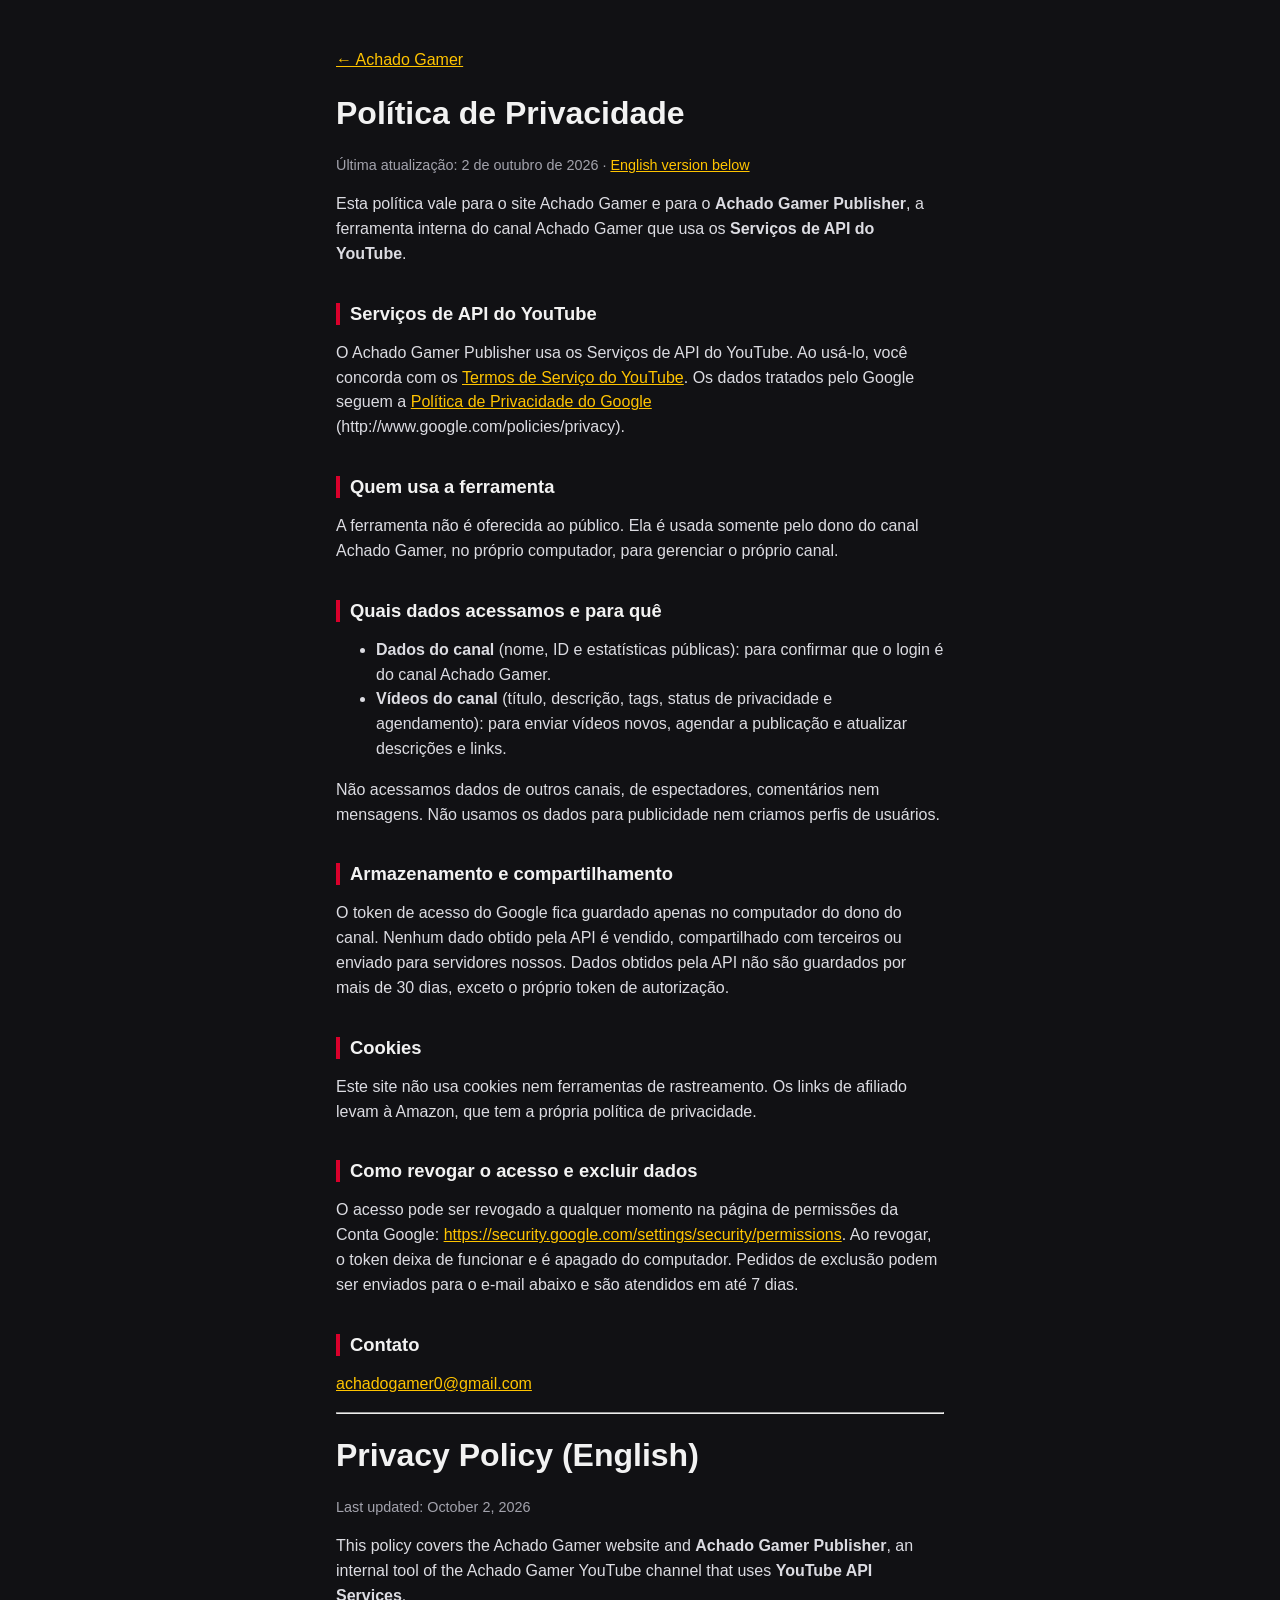
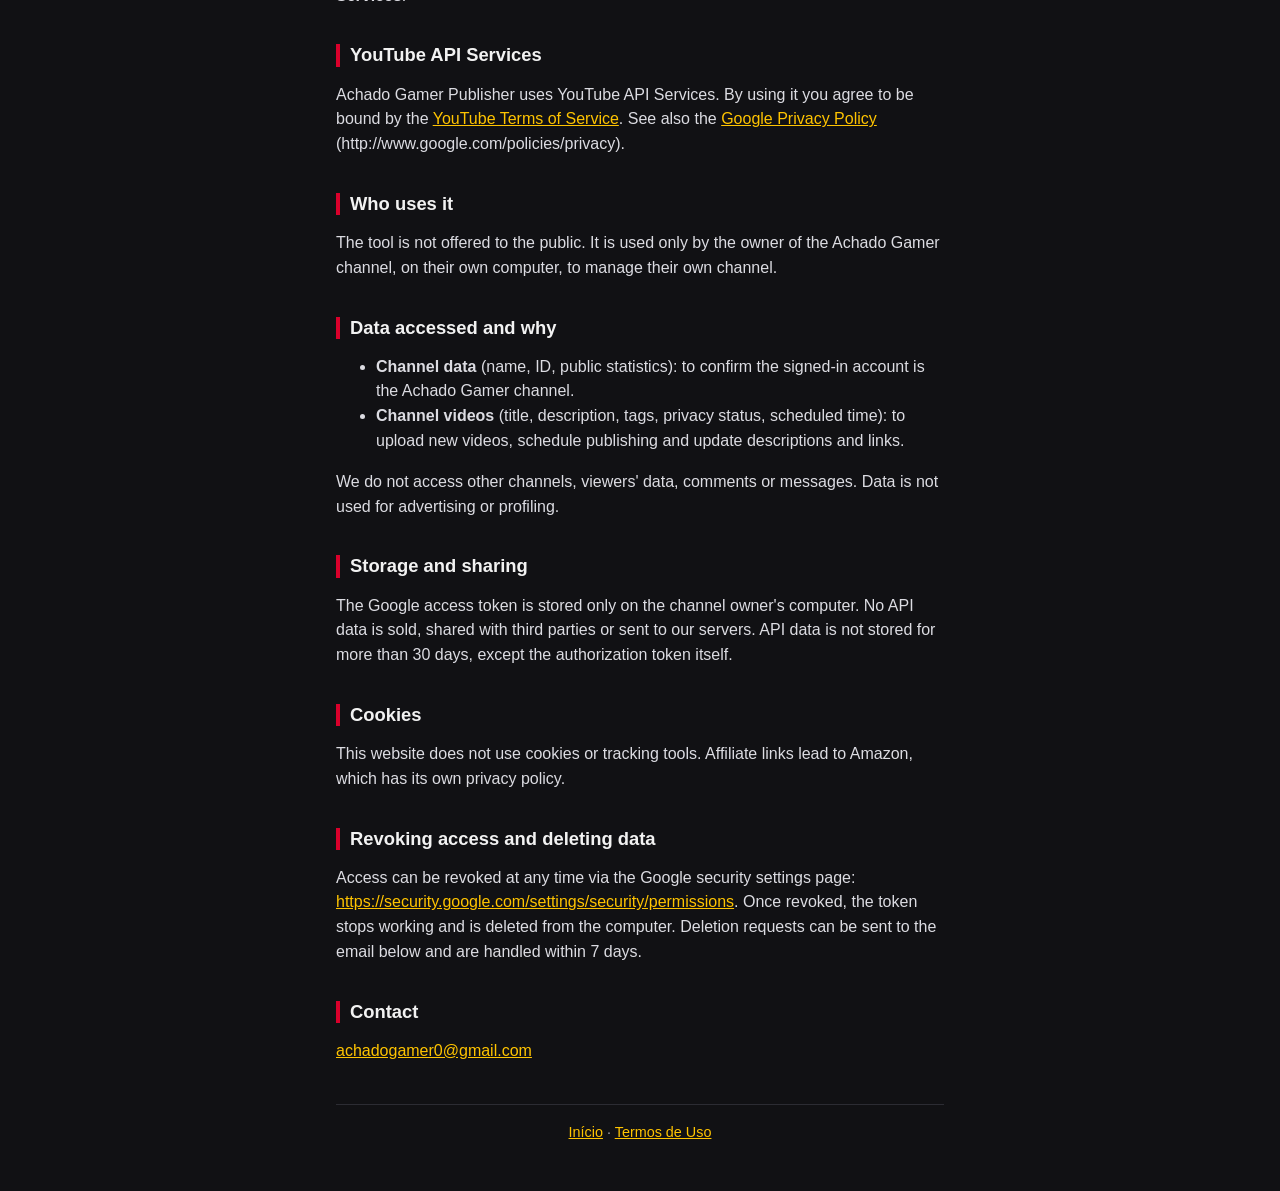
==== privacidade.html @ accc7891 "Site Achado Gamer: links, política de privacidade e termos Co-Authored-By: Claude Opus 5.5 <noreply@" ====
<!doctype html>
<html lang="pt-BR">
<head>
<meta charset="utf-8">
<meta name="viewport" content="width=device-width, initial-scale=1">
<title>Política de Privacidade · Achado Gamer</title>
<link rel="icon" href="img/avatar.jpg">
<link rel="stylesheet" href="style.css">
</head>
<body>
<main class="doc">
  <p><a href="index.html">← Achado Gamer</a></p>
  <h1>Política de Privacidade</h1>
  <p class="data">Última atualização: 2 de outubro de 2026 · <a href="#english">English version below</a></p>

  <p>Esta política vale para o site Achado Gamer e para o <strong>Achado Gamer Publisher</strong>, a ferramenta interna do canal Achado Gamer que usa os <strong>Serviços de API do YouTube</strong>.</p>

  <h2>Serviços de API do YouTube</h2>
  <p>O Achado Gamer Publisher usa os Serviços de API do YouTube. Ao usá-lo, você concorda com os <a href="https://www.youtube.com/t/terms" target="_blank" rel="noopener">Termos de Serviço do YouTube</a>. Os dados tratados pelo Google seguem a <a href="https://policies.google.com/privacy" target="_blank" rel="noopener">Política de Privacidade do Google</a> (http://www.google.com/policies/privacy).</p>

  <h2>Quem usa a ferramenta</h2>
  <p>A ferramenta não é oferecida ao público. Ela é usada somente pelo dono do canal Achado Gamer, no próprio computador, para gerenciar o próprio canal.</p>

  <h2>Quais dados acessamos e para quê</h2>
  <ul>
    <li><strong>Dados do canal</strong> (nome, ID e estatísticas públicas): para confirmar que o login é do canal Achado Gamer.</li>
    <li><strong>Vídeos do canal</strong> (título, descrição, tags, status de privacidade e agendamento): para enviar vídeos novos, agendar a publicação e atualizar descrições e links.</li>
  </ul>
  <p>Não acessamos dados de outros canais, de espectadores, comentários nem mensagens. Não usamos os dados para publicidade nem criamos perfis de usuários.</p>

  <h2>Armazenamento e compartilhamento</h2>
  <p>O token de acesso do Google fica guardado apenas no computador do dono do canal. Nenhum dado obtido pela API é vendido, compartilhado com terceiros ou enviado para servidores nossos. Dados obtidos pela API não são guardados por mais de 30 dias, exceto o próprio token de autorização.</p>

  <h2>Cookies</h2>
  <p>Este site não usa cookies nem ferramentas de rastreamento. Os links de afiliado levam à Amazon, que tem a própria política de privacidade.</p>

  <h2>Como revogar o acesso e excluir dados</h2>
  <p>O acesso pode ser revogado a qualquer momento na página de permissões da Conta Google: <a href="https://security.google.com/settings/security/permissions" target="_blank" rel="noopener">https://security.google.com/settings/security/permissions</a>. Ao revogar, o token deixa de funcionar e é apagado do computador. Pedidos de exclusão podem ser enviados para o e-mail abaixo e são atendidos em até 7 dias.</p>

  <h2>Contato</h2>
  <p><a href="mailto:achadogamer0@gmail.com">achadogamer0@gmail.com</a></p>

  <hr id="english">
  <h1>Privacy Policy (English)</h1>
  <p class="data">Last updated: October 2, 2026</p>
  <p>This policy covers the Achado Gamer website and <strong>Achado Gamer Publisher</strong>, an internal tool of the Achado Gamer YouTube channel that uses <strong>YouTube API Services</strong>.</p>
  <h2>YouTube API Services</h2>
  <p>Achado Gamer Publisher uses YouTube API Services. By using it you agree to be bound by the <a href="https://www.youtube.com/t/terms" target="_blank" rel="noopener">YouTube Terms of Service</a>. See also the <a href="https://policies.google.com/privacy" target="_blank" rel="noopener">Google Privacy Policy</a> (http://www.google.com/policies/privacy).</p>
  <h2>Who uses it</h2>
  <p>The tool is not offered to the public. It is used only by the owner of the Achado Gamer channel, on their own computer, to manage their own channel.</p>
  <h2>Data accessed and why</h2>
  <ul>
    <li><strong>Channel data</strong> (name, ID, public statistics): to confirm the signed-in account is the Achado Gamer channel.</li>
    <li><strong>Channel videos</strong> (title, description, tags, privacy status, scheduled time): to upload new videos, schedule publishing and update descriptions and links.</li>
  </ul>
  <p>We do not access other channels, viewers' data, comments or messages. Data is not used for advertising or profiling.</p>
  <h2>Storage and sharing</h2>
  <p>The Google access token is stored only on the channel owner's computer. No API data is sold, shared with third parties or sent to our servers. API data is not stored for more than 30 days, except the authorization token itself.</p>
  <h2>Cookies</h2>
  <p>This website does not use cookies or tracking tools. Affiliate links lead to Amazon, which has its own privacy policy.</p>
  <h2>Revoking access and deleting data</h2>
  <p>Access can be revoked at any time via the Google security settings page: <a href="https://security.google.com/settings/security/permissions" target="_blank" rel="noopener">https://security.google.com/settings/security/permissions</a>. Once revoked, the token stops working and is deleted from the computer. Deletion requests can be sent to the email below and are handled within 7 days.</p>
  <h2>Contact</h2>
  <p><a href="mailto:achadogamer0@gmail.com">achadogamer0@gmail.com</a></p>

  <footer><a href="index.html">Início</a> · <a href="termos.html">Termos de Uso</a></footer>
</main>
</body>
</html>
---- style.css ----
:root {
  --bg: #111114;
  --card: #1c1c21;
  --line: #2c2c33;
  --text: #f2f2f2;
  --muted: #a3a3ad;
  --yellow: #ffc400;
  --red: #d9002b;
}
* { box-sizing: border-box; }
body {
  margin: 0;
  background: var(--bg);
  color: var(--text);
  font: 16px/1.55 "Segoe UI", Roboto, Arial, sans-serif;
}
main { max-width: 640px; margin: 0 auto; padding: 32px 16px 48px; }
a { color: var(--yellow); }
h1, h2 { line-height: 1.2; }
h2 { margin-top: 36px; font-size: 1.15rem; border-left: 4px solid var(--red); padding-left: 10px; }
.perfil { text-align: center; }
.perfil img { width: 112px; height: 112px; border-radius: 50%; border: 4px solid var(--yellow); }
.perfil h1 { margin: 12px 0 4px; font-size: 1.8rem; letter-spacing: .5px; }
.perfil p { margin: 0; color: var(--muted); }
.links { display: grid; gap: 12px; margin-top: 16px; }
.botao {
  display: flex; align-items: center; gap: 12px;
  padding: 14px 16px; border-radius: 12px;
  background: var(--card); border: 1px solid var(--line);
  color: var(--text); text-decoration: none; font-weight: 600;
}
.botao:hover { border-color: var(--yellow); }
.botao small { display: block; font-weight: 400; color: var(--muted); }
.botao.yt { background: var(--red); border-color: var(--red); }
.botao svg { flex: none; }
.aviso { font-size: .9rem; color: var(--muted); }
footer { margin-top: 40px; padding-top: 16px; border-top: 1px solid var(--line); font-size: .9rem; color: var(--muted); text-align: center; }
.doc p, .doc li { color: #dcdce2; }
.doc .data { color: var(--muted); font-size: .9rem; }
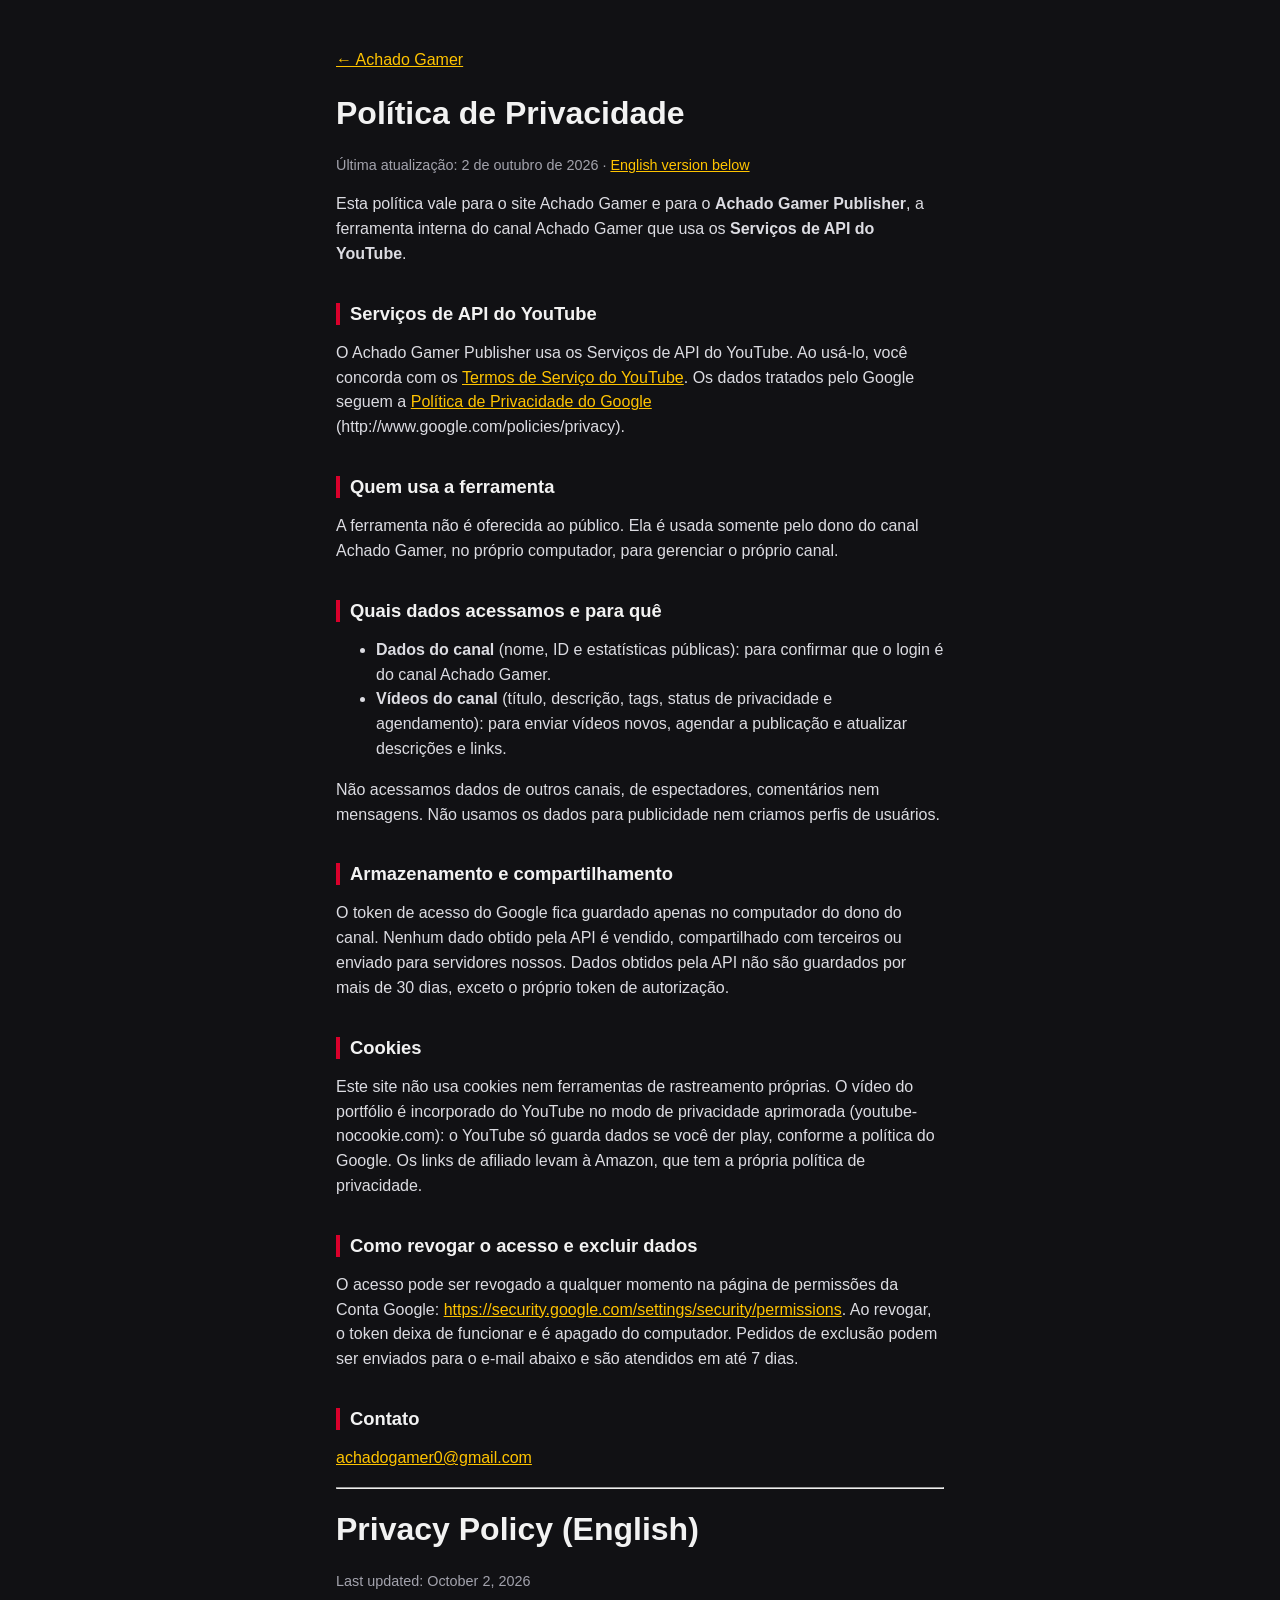
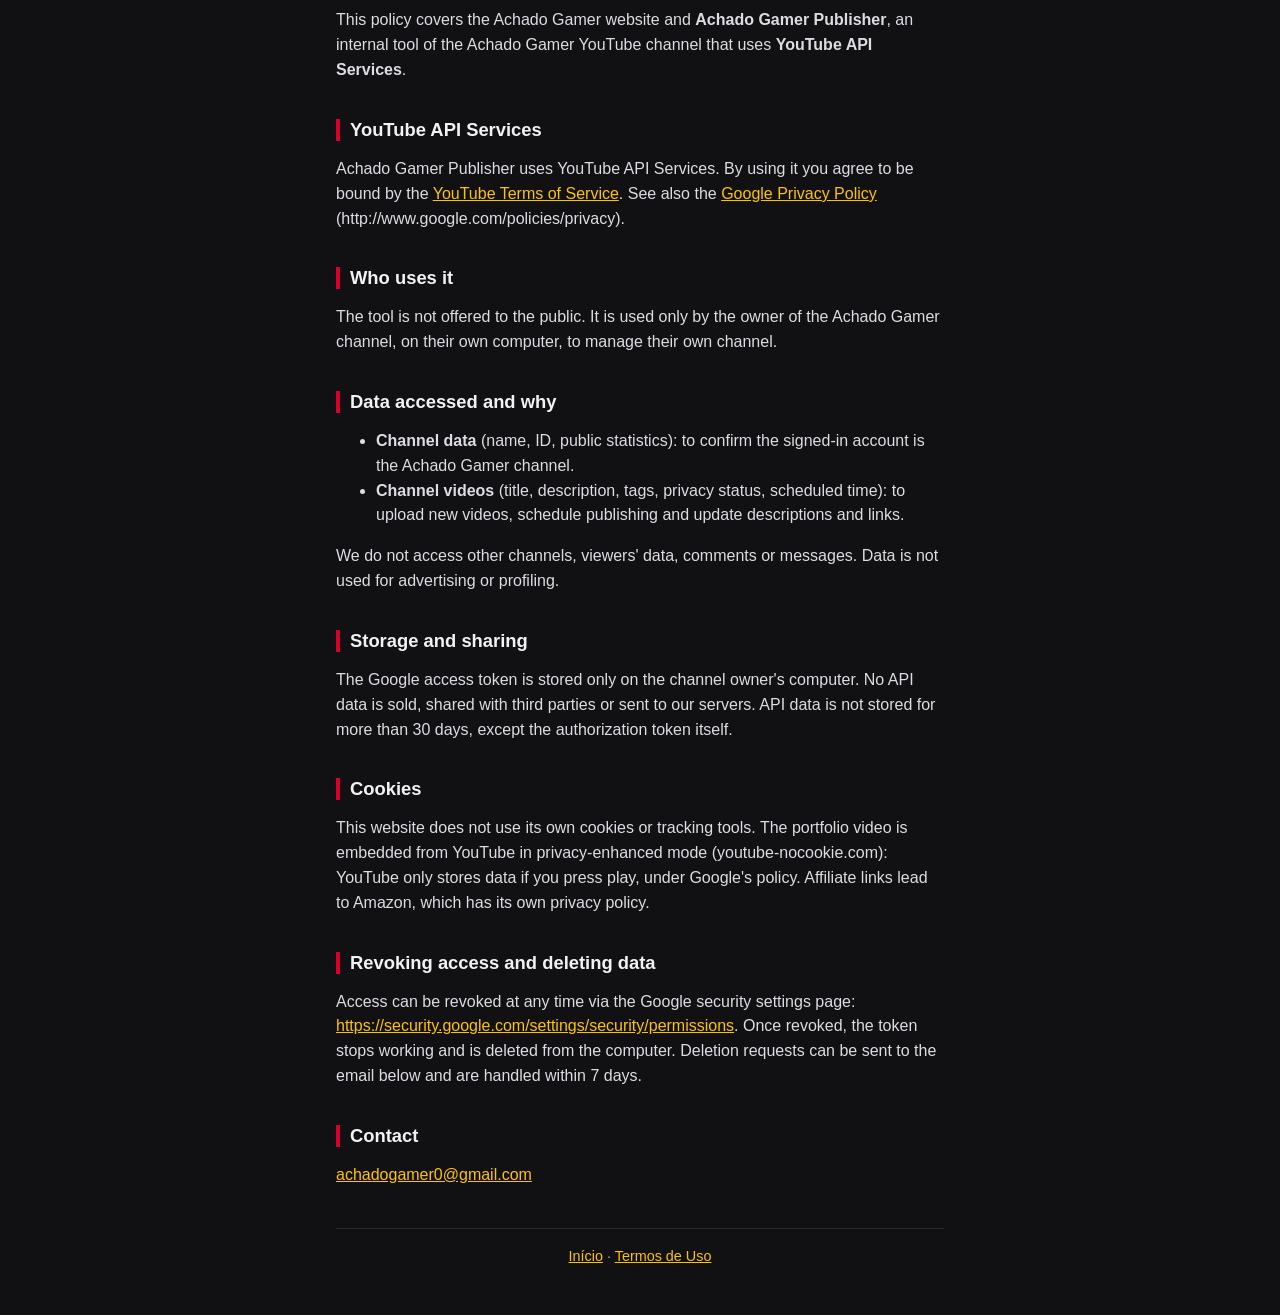
==== commit 8f9fe916: "Portfólio de cortes pra streamers (vídeo embutido) + aviso do embed na privacidade Co-Authored-By: C" ====
--- a/privacidade.html
+++ b/privacidade.html
@@ -32,7 +32,7 @@
   <p>O token de acesso do Google fica guardado apenas no computador do dono do canal. Nenhum dado obtido pela API é vendido, compartilhado com terceiros ou enviado para servidores nossos. Dados obtidos pela API não são guardados por mais de 30 dias, exceto o próprio token de autorização.</p>
 
   <h2>Cookies</h2>
-  <p>Este site não usa cookies nem ferramentas de rastreamento. Os links de afiliado levam à Amazon, que tem a própria política de privacidade.</p>
+  <p>Este site não usa cookies nem ferramentas de rastreamento próprias. O vídeo do portfólio é incorporado do YouTube no modo de privacidade aprimorada (youtube-nocookie.com): o YouTube só guarda dados se você der play, conforme a política do Google. Os links de afiliado levam à Amazon, que tem a própria política de privacidade.</p>
 
   <h2>Como revogar o acesso e excluir dados</h2>
   <p>O acesso pode ser revogado a qualquer momento na página de permissões da Conta Google: <a href="https://security.google.com/settings/security/permissions" target="_blank" rel="noopener">https://security.google.com/settings/security/permissions</a>. Ao revogar, o token deixa de funcionar e é apagado do computador. Pedidos de exclusão podem ser enviados para o e-mail abaixo e são atendidos em até 7 dias.</p>
@@ -57,7 +57,7 @@
   <h2>Storage and sharing</h2>
   <p>The Google access token is stored only on the channel owner's computer. No API data is sold, shared with third parties or sent to our servers. API data is not stored for more than 30 days, except the authorization token itself.</p>
   <h2>Cookies</h2>
-  <p>This website does not use cookies or tracking tools. Affiliate links lead to Amazon, which has its own privacy policy.</p>
+  <p>This website does not use its own cookies or tracking tools. The portfolio video is embedded from YouTube in privacy-enhanced mode (youtube-nocookie.com): YouTube only stores data if you press play, under Google's policy. Affiliate links lead to Amazon, which has its own privacy policy.</p>
   <h2>Revoking access and deleting data</h2>
   <p>Access can be revoked at any time via the Google security settings page: <a href="https://security.google.com/settings/security/permissions" target="_blank" rel="noopener">https://security.google.com/settings/security/permissions</a>. Once revoked, the token stops working and is deleted from the computer. Deletion requests can be sent to the email below and are handled within 7 days.</p>
   <h2>Contact</h2>
--- a/style.css
+++ b/style.css
@@ -37,3 +37,7 @@
 footer { margin-top: 40px; padding-top: 16px; border-top: 1px solid var(--line); font-size: .9rem; color: var(--muted); text-align: center; }
 .doc p, .doc li { color: #dcdce2; }
 .doc .data { color: var(--muted); font-size: .9rem; }
+.botao.produto { border-color: var(--yellow); }
+.botao.produto img { flex: none; width: 56px; height: 56px; border-radius: 8px; }
+.video-portfolio { max-width: 340px; margin: 16px auto 0; aspect-ratio: 9 / 16; border-radius: 14px; overflow: hidden; border: 1px solid var(--line); background: var(--card); }
+.video-portfolio iframe { display: block; width: 100%; height: 100%; border: 0; }
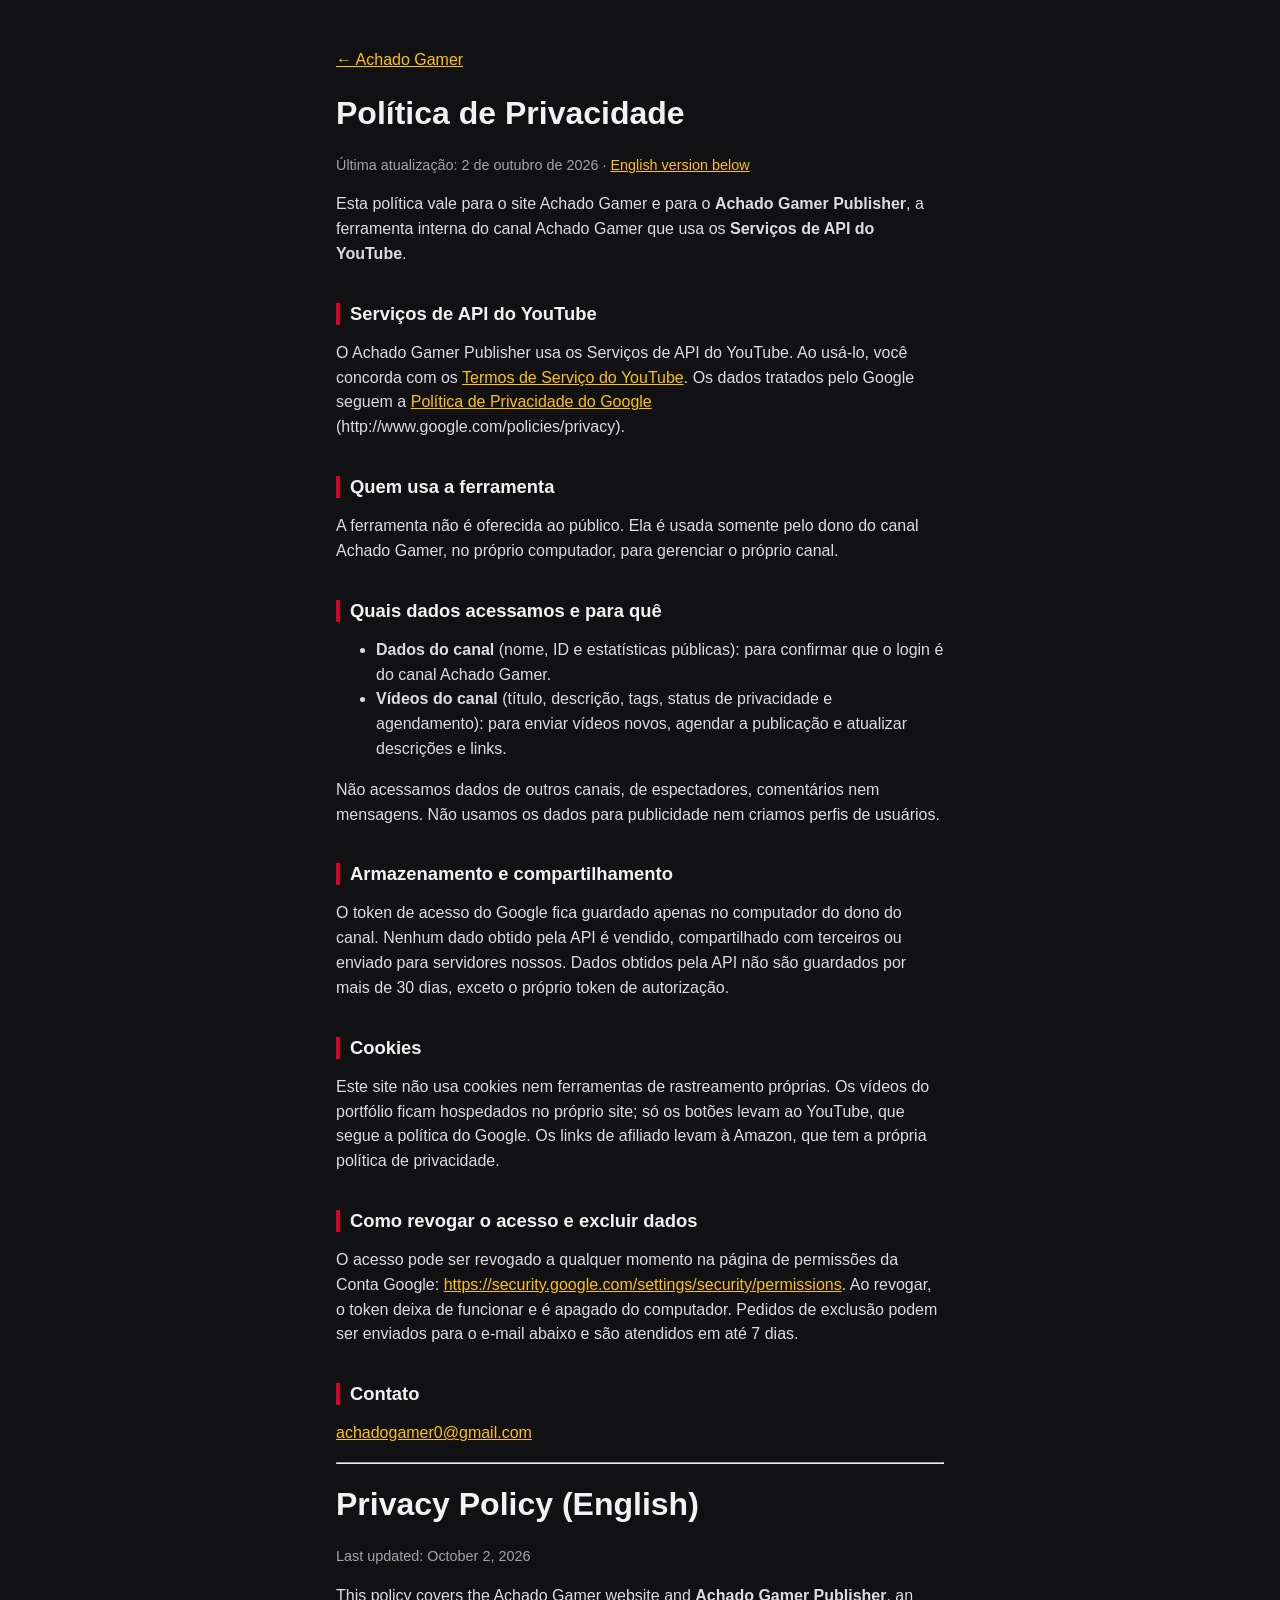
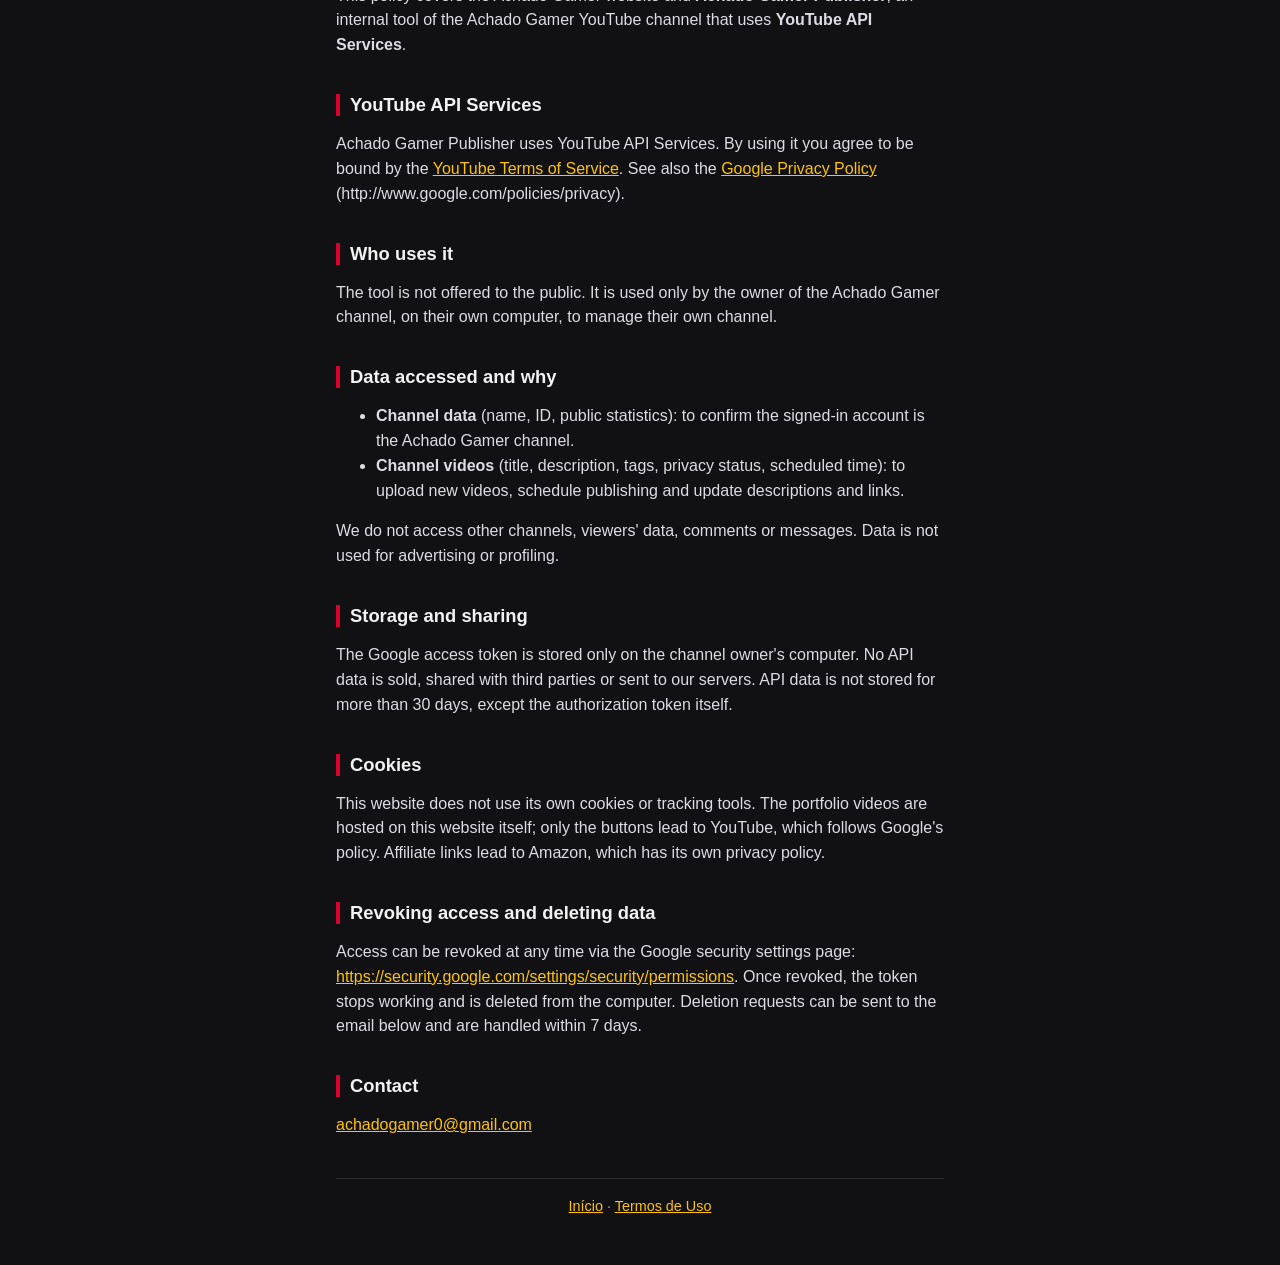
==== commit ea64f2f3: "Vídeos do portfólio hospedados no site (sai o embed do YouTube que pedia login) Co-Authored-By: Clau" ====
--- a/privacidade.html
+++ b/privacidade.html
@@ -32,7 +32,7 @@
   <p>O token de acesso do Google fica guardado apenas no computador do dono do canal. Nenhum dado obtido pela API é vendido, compartilhado com terceiros ou enviado para servidores nossos. Dados obtidos pela API não são guardados por mais de 30 dias, exceto o próprio token de autorização.</p>
 
   <h2>Cookies</h2>
-  <p>Este site não usa cookies nem ferramentas de rastreamento próprias. O vídeo do portfólio é incorporado do YouTube no modo de privacidade aprimorada (youtube-nocookie.com): o YouTube só guarda dados se você der play, conforme a política do Google. Os links de afiliado levam à Amazon, que tem a própria política de privacidade.</p>
+  <p>Este site não usa cookies nem ferramentas de rastreamento próprias. Os vídeos do portfólio ficam hospedados no próprio site; só os botões levam ao YouTube, que segue a política do Google. Os links de afiliado levam à Amazon, que tem a própria política de privacidade.</p>
 
   <h2>Como revogar o acesso e excluir dados</h2>
   <p>O acesso pode ser revogado a qualquer momento na página de permissões da Conta Google: <a href="https://security.google.com/settings/security/permissions" target="_blank" rel="noopener">https://security.google.com/settings/security/permissions</a>. Ao revogar, o token deixa de funcionar e é apagado do computador. Pedidos de exclusão podem ser enviados para o e-mail abaixo e são atendidos em até 7 dias.</p>
@@ -57,7 +57,7 @@
   <h2>Storage and sharing</h2>
   <p>The Google access token is stored only on the channel owner's computer. No API data is sold, shared with third parties or sent to our servers. API data is not stored for more than 30 days, except the authorization token itself.</p>
   <h2>Cookies</h2>
-  <p>This website does not use its own cookies or tracking tools. The portfolio video is embedded from YouTube in privacy-enhanced mode (youtube-nocookie.com): YouTube only stores data if you press play, under Google's policy. Affiliate links lead to Amazon, which has its own privacy policy.</p>
+  <p>This website does not use its own cookies or tracking tools. The portfolio videos are hosted on this website itself; only the buttons lead to YouTube, which follows Google's policy. Affiliate links lead to Amazon, which has its own privacy policy.</p>
   <h2>Revoking access and deleting data</h2>
   <p>Access can be revoked at any time via the Google security settings page: <a href="https://security.google.com/settings/security/permissions" target="_blank" rel="noopener">https://security.google.com/settings/security/permissions</a>. Once revoked, the token stops working and is deleted from the computer. Deletion requests can be sent to the email below and are handled within 7 days.</p>
   <h2>Contact</h2>
--- a/style.css
+++ b/style.css
@@ -16,7 +16,8 @@
 }
 main { max-width: 640px; margin: 0 auto; padding: 32px 16px 48px; }
 a { color: var(--yellow); }
-h1, h2 { line-height: 1.2; }
+h1, h2, h3 { line-height: 1.2; }
+h3 { margin-top: 28px; font-size: 1rem; }
 h2 { margin-top: 36px; font-size: 1.15rem; border-left: 4px solid var(--red); padding-left: 10px; }
 .perfil { text-align: center; }
 .perfil img { width: 112px; height: 112px; border-radius: 50%; border: 4px solid var(--yellow); }
@@ -40,4 +41,5 @@
 .botao.produto { border-color: var(--yellow); }
 .botao.produto img { flex: none; width: 56px; height: 56px; border-radius: 8px; }
 .video-portfolio { max-width: 340px; margin: 16px auto 0; aspect-ratio: 9 / 16; border-radius: 14px; overflow: hidden; border: 1px solid var(--line); background: var(--card); }
-.video-portfolio iframe { display: block; width: 100%; height: 100%; border: 0; }
+.video-portfolio video { display: block; width: 100%; height: 100%; object-fit: contain; background: #000; }
+.video-portfolio.horizontal { max-width: 100%; aspect-ratio: 16 / 9; }
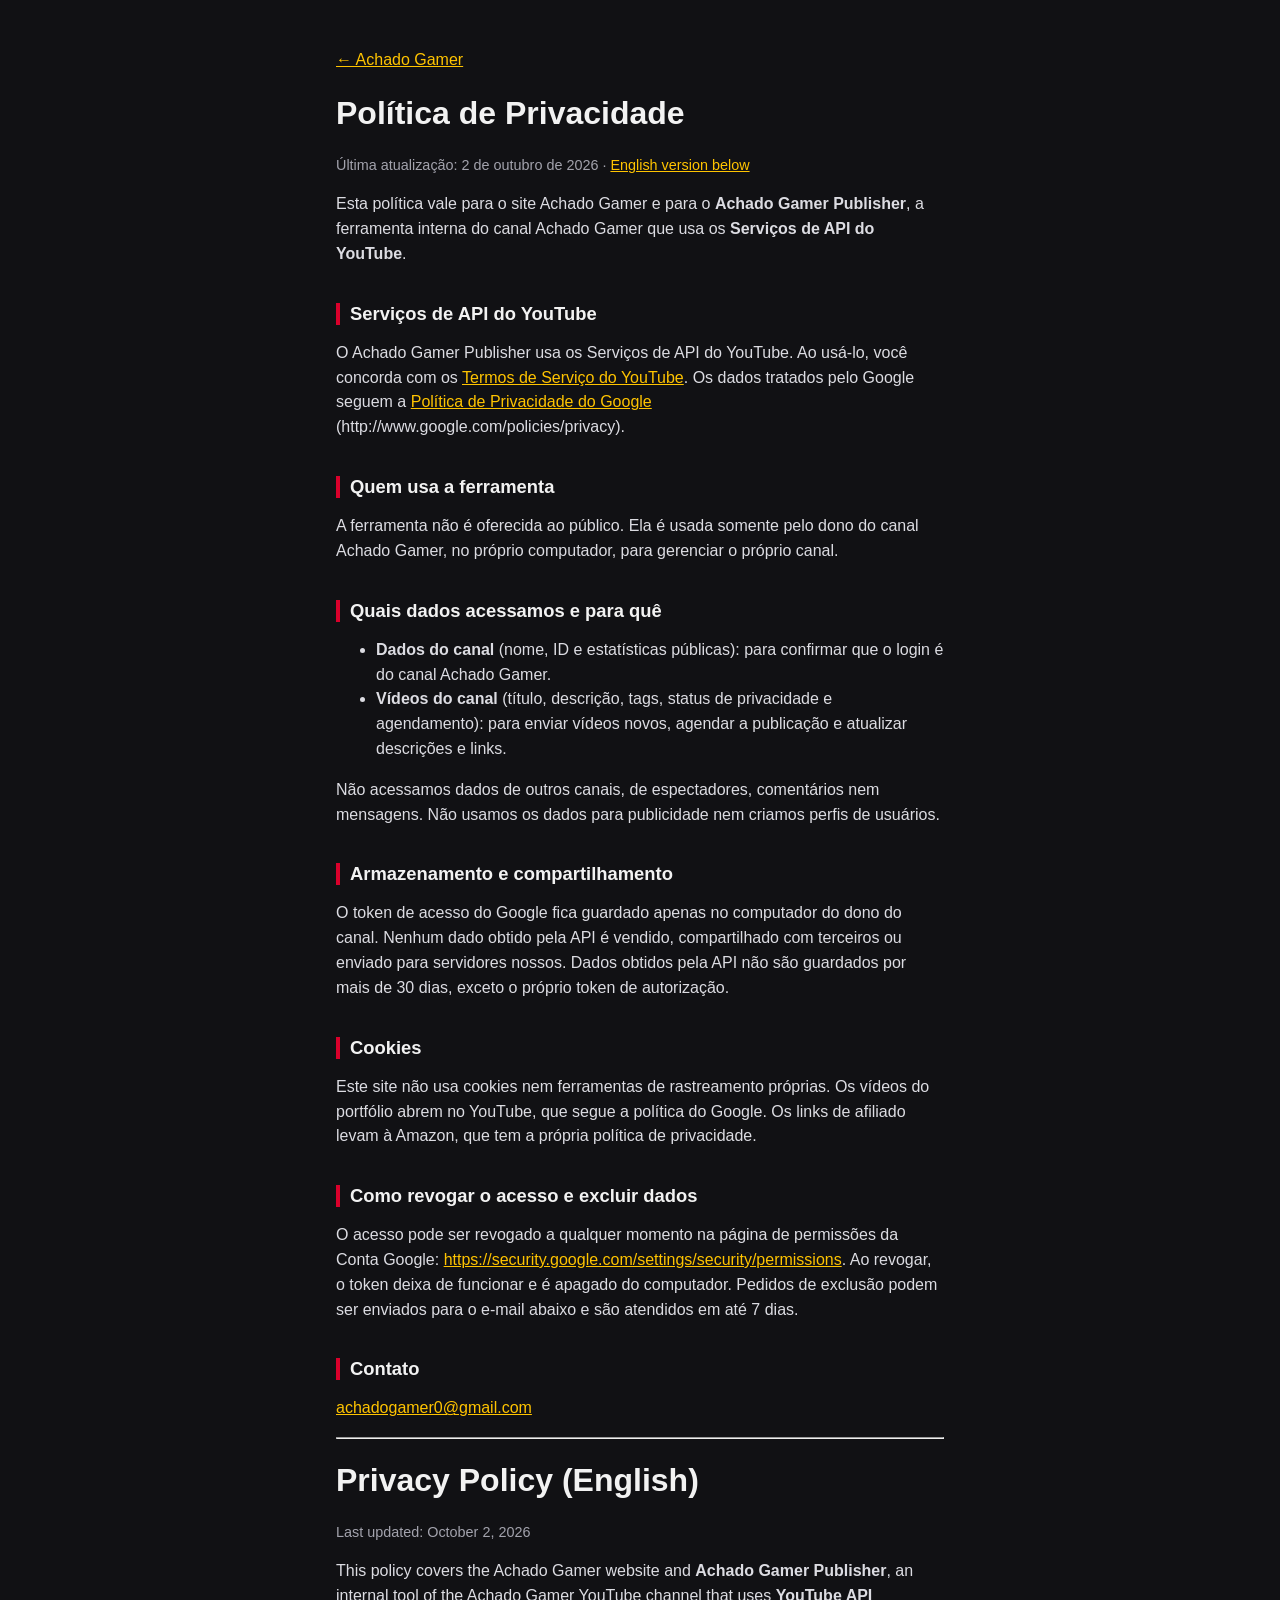
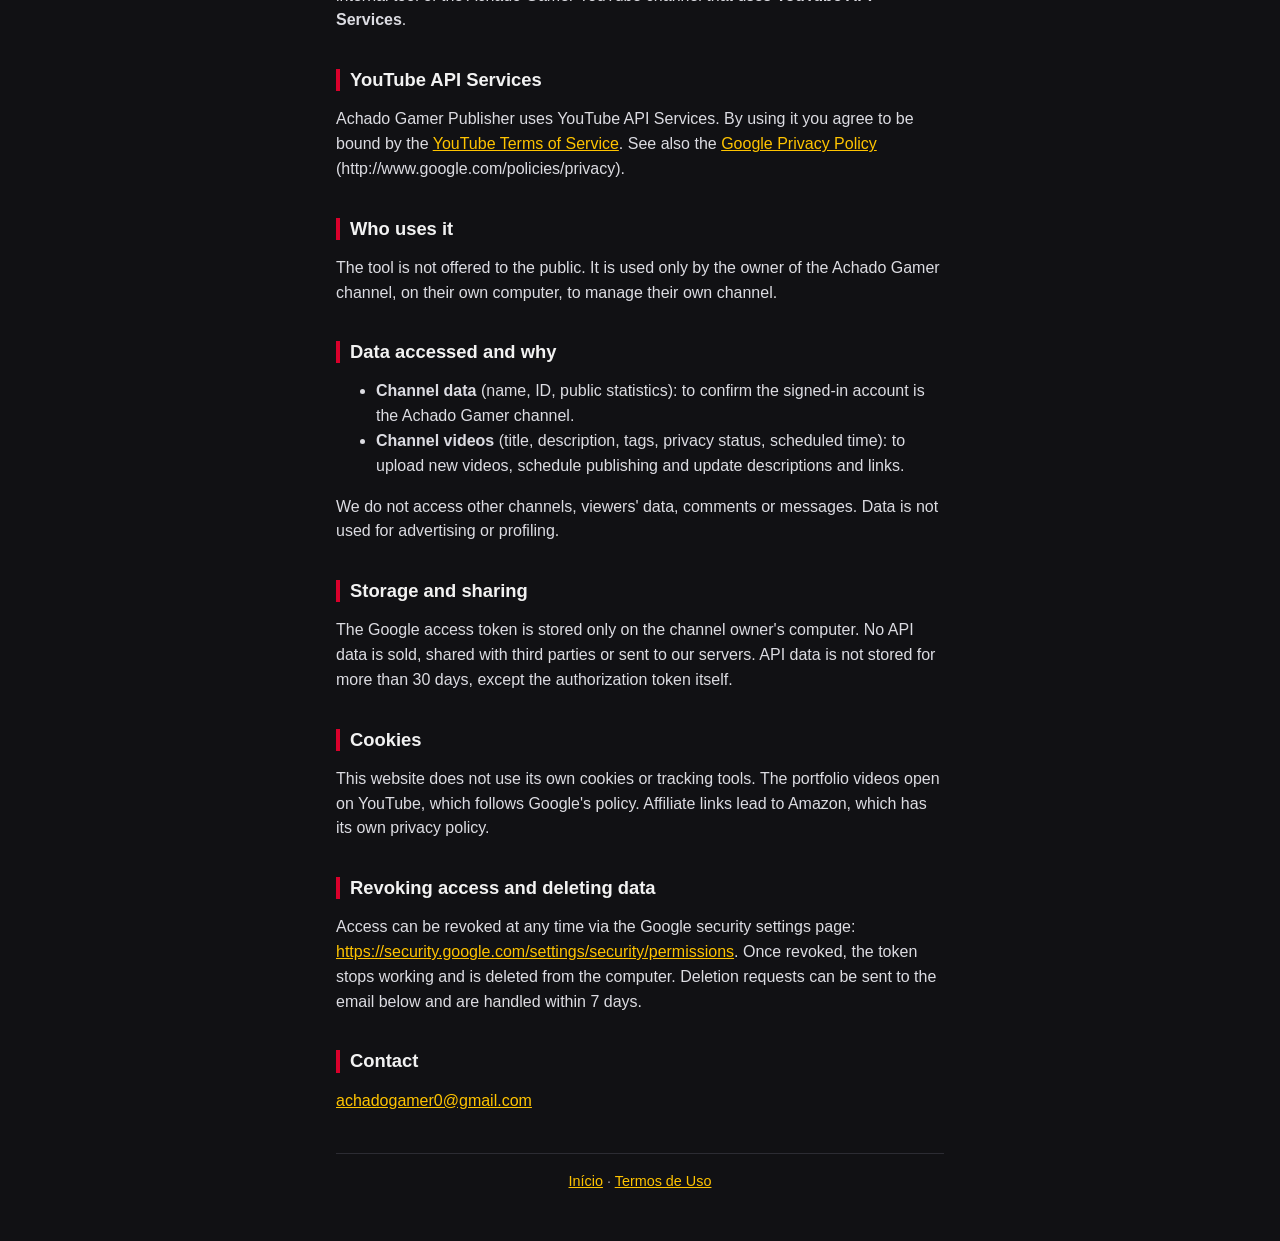
==== commit a0403ab8: "Portfólio: capas com link pro YouTube (não listado) no lugar dos vídeos hospedados Co-Authored-By: C" ====
--- a/privacidade.html
+++ b/privacidade.html
@@ -32,7 +32,7 @@
   <p>O token de acesso do Google fica guardado apenas no computador do dono do canal. Nenhum dado obtido pela API é vendido, compartilhado com terceiros ou enviado para servidores nossos. Dados obtidos pela API não são guardados por mais de 30 dias, exceto o próprio token de autorização.</p>
 
   <h2>Cookies</h2>
-  <p>Este site não usa cookies nem ferramentas de rastreamento próprias. Os vídeos do portfólio ficam hospedados no próprio site; só os botões levam ao YouTube, que segue a política do Google. Os links de afiliado levam à Amazon, que tem a própria política de privacidade.</p>
+  <p>Este site não usa cookies nem ferramentas de rastreamento próprias. Os vídeos do portfólio abrem no YouTube, que segue a política do Google. Os links de afiliado levam à Amazon, que tem a própria política de privacidade.</p>
 
   <h2>Como revogar o acesso e excluir dados</h2>
   <p>O acesso pode ser revogado a qualquer momento na página de permissões da Conta Google: <a href="https://security.google.com/settings/security/permissions" target="_blank" rel="noopener">https://security.google.com/settings/security/permissions</a>. Ao revogar, o token deixa de funcionar e é apagado do computador. Pedidos de exclusão podem ser enviados para o e-mail abaixo e são atendidos em até 7 dias.</p>
@@ -57,7 +57,7 @@
   <h2>Storage and sharing</h2>
   <p>The Google access token is stored only on the channel owner's computer. No API data is sold, shared with third parties or sent to our servers. API data is not stored for more than 30 days, except the authorization token itself.</p>
   <h2>Cookies</h2>
-  <p>This website does not use its own cookies or tracking tools. The portfolio videos are hosted on this website itself; only the buttons lead to YouTube, which follows Google's policy. Affiliate links lead to Amazon, which has its own privacy policy.</p>
+  <p>This website does not use its own cookies or tracking tools. The portfolio videos open on YouTube, which follows Google's policy. Affiliate links lead to Amazon, which has its own privacy policy.</p>
   <h2>Revoking access and deleting data</h2>
   <p>Access can be revoked at any time via the Google security settings page: <a href="https://security.google.com/settings/security/permissions" target="_blank" rel="noopener">https://security.google.com/settings/security/permissions</a>. Once revoked, the token stops working and is deleted from the computer. Deletion requests can be sent to the email below and are handled within 7 days.</p>
   <h2>Contact</h2>
--- a/style.css
+++ b/style.css
@@ -41,5 +41,8 @@
 .botao.produto { border-color: var(--yellow); }
 .botao.produto img { flex: none; width: 56px; height: 56px; border-radius: 8px; }
 .video-portfolio { max-width: 340px; margin: 16px auto 0; aspect-ratio: 9 / 16; border-radius: 14px; overflow: hidden; border: 1px solid var(--line); background: var(--card); }
-.video-portfolio video { display: block; width: 100%; height: 100%; object-fit: contain; background: #000; }
+.video-portfolio { display: block; position: relative; }
+.video-portfolio:hover { border-color: var(--yellow); }
+.video-portfolio img { display: block; width: 100%; height: 100%; object-fit: cover; }
+.video-portfolio .play { position: absolute; top: 50%; left: 50%; transform: translate(-50%, -50%); width: 68px; height: 48px; border-radius: 12px; background: var(--red); color: #fff; font-size: 22px; display: flex; align-items: center; justify-content: center; }
 .video-portfolio.horizontal { max-width: 100%; aspect-ratio: 16 / 9; }
